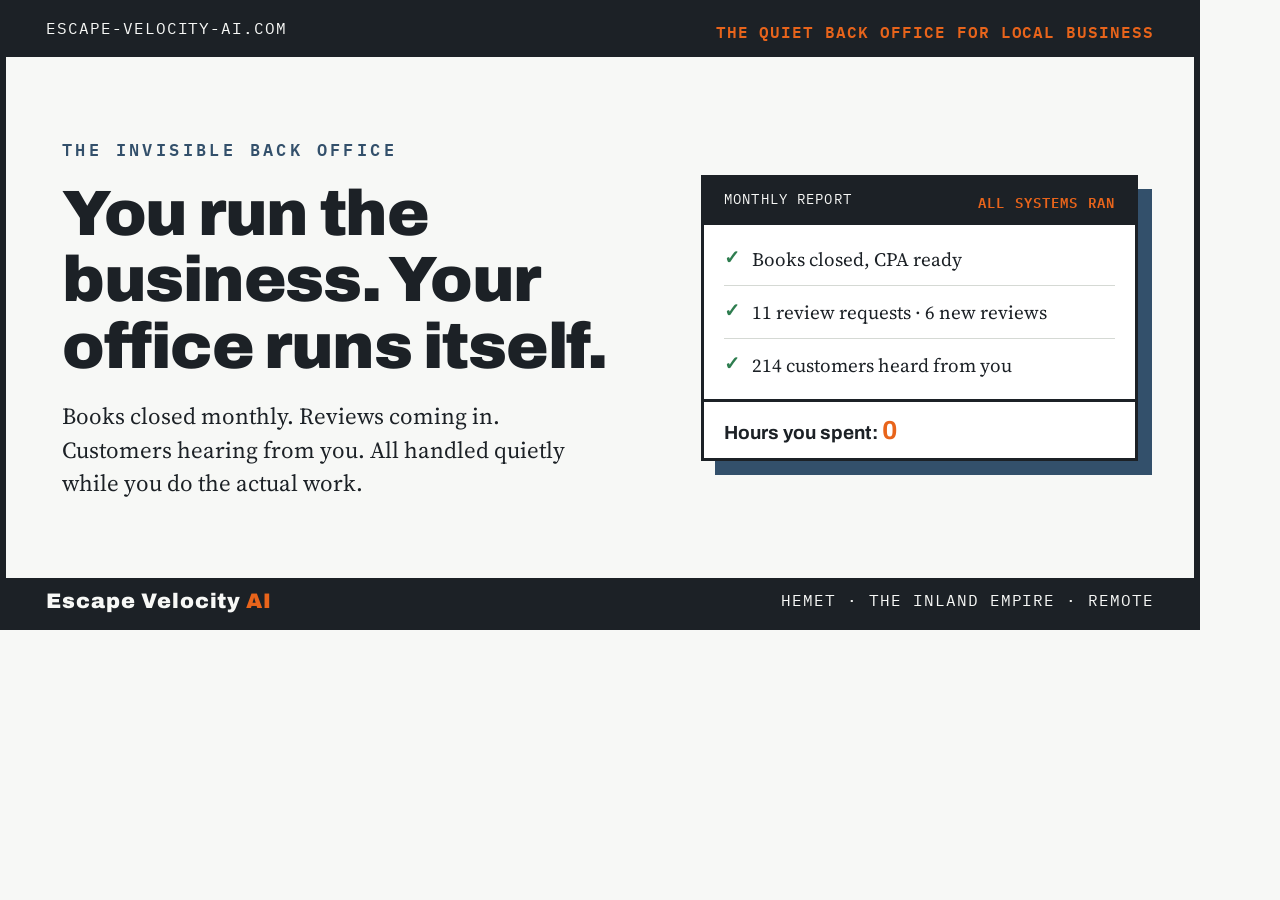
==== og.html @ 0d59056a "Reposition site to the Invisible Back Office offer Full rewrite from the done for you AI video offer" ====
<!DOCTYPE html>
<html lang="en">
<head>
<meta charset="UTF-8">
<link rel="preconnect" href="https://fonts.googleapis.com">
<link href="https://fonts.googleapis.com/css2?family=Archivo:wght@700;900&family=Source+Serif+4:opsz,wght@8..60,400&family=IBM+Plex+Mono:wght@400;600&display=swap" rel="stylesheet">
<style>
  * { box-sizing: border-box; margin: 0; padding: 0; }
  body { width: 1200px; height: 630px; background: #F7F8F6; color: #1C2126;
    font-family: "Source Serif 4", Georgia, serif; overflow: hidden;
    border: 6px solid #1C2126; display: flex; flex-direction: column; }
  .bar { background: #1C2126; color: #F7F8F6; font-family: "IBM Plex Mono", monospace;
    font-size: 16px; letter-spacing: .06em; padding: 12px 40px;
    display: flex; justify-content: space-between; }
  .bar .status { color: #E8641B; font-weight: 600; }
  .main { flex: 1; display: grid; grid-template-columns: 1.15fr .85fr; gap: 48px;
    align-items: center; padding: 0 56px; }
  .eyebrow { font-family: "IBM Plex Mono", monospace; font-size: 17px; letter-spacing: .2em;
    color: #33506B; font-weight: 600; margin-bottom: 18px; }
  h1 { font-family: Archivo, Arial, sans-serif; font-weight: 900; font-size: 64px;
    line-height: 1.04; letter-spacing: -.02em; margin-bottom: 20px; }
  .sub { font-size: 23px; line-height: 1.45; color: #1C2126; max-width: 22em; }
  .brand { font-family: Archivo, Arial, sans-serif; font-weight: 900; font-size: 21px; }
  .brand span { color: #E8641B; }
  .card { background: #fff; border: 3px solid #1C2126; box-shadow: 14px 14px 0 #33506B; }
  .card-head { background: #1C2126; color: #F7F8F6; font-family: "IBM Plex Mono", monospace;
    font-size: 14px; letter-spacing: .08em; padding: 12px 20px;
    display: flex; justify-content: space-between; }
  .card-head b { color: #E8641B; font-weight: 600; }
  .card ul { list-style: none; padding: 8px 20px; }
  .card li { display: flex; gap: 12px; padding: 13px 0; border-bottom: 1.5px solid #D5D9D4; font-size: 19px; }
  .card li:last-child { border-bottom: 0; }
  .tick { color: #2E7D4F; font-weight: 700; font-family: Archivo, sans-serif; }
  .card-foot { border-top: 3px solid #1C2126; padding: 14px 20px;
    font-family: Archivo, sans-serif; font-weight: 700; font-size: 19px; }
  .card-foot strong { color: #E8641B; font-size: 26px; }
</style>
</head>
<body>
  <div class="bar"><span>ESCAPE-VELOCITY-AI.COM</span><span class="status">THE QUIET BACK OFFICE FOR LOCAL BUSINESS</span></div>
  <div class="main">
    <div>
      <p class="eyebrow">THE INVISIBLE BACK OFFICE</p>
      <h1>You run the business. Your office runs itself.</h1>
      <p class="sub">Books closed monthly. Reviews coming in. Customers hearing from you. All handled quietly while you do the actual work.</p>
    </div>
    <div class="card">
      <div class="card-head"><span>MONTHLY REPORT</span><b>ALL SYSTEMS RAN</b></div>
      <ul>
        <li><span class="tick">✓</span> Books closed, CPA ready</li>
        <li><span class="tick">✓</span> 11 review requests · 6 new reviews</li>
        <li><span class="tick">✓</span> 214 customers heard from you</li>
      </ul>
      <div class="card-foot">Hours you spent: <strong>0</strong></div>
    </div>
  </div>
  <div class="bar"><span class="brand" style="color:#F7F8F6">Escape Velocity <span>AI</span></span><span>HEMET · THE INLAND EMPIRE · REMOTE</span></div>
</body>
</html>
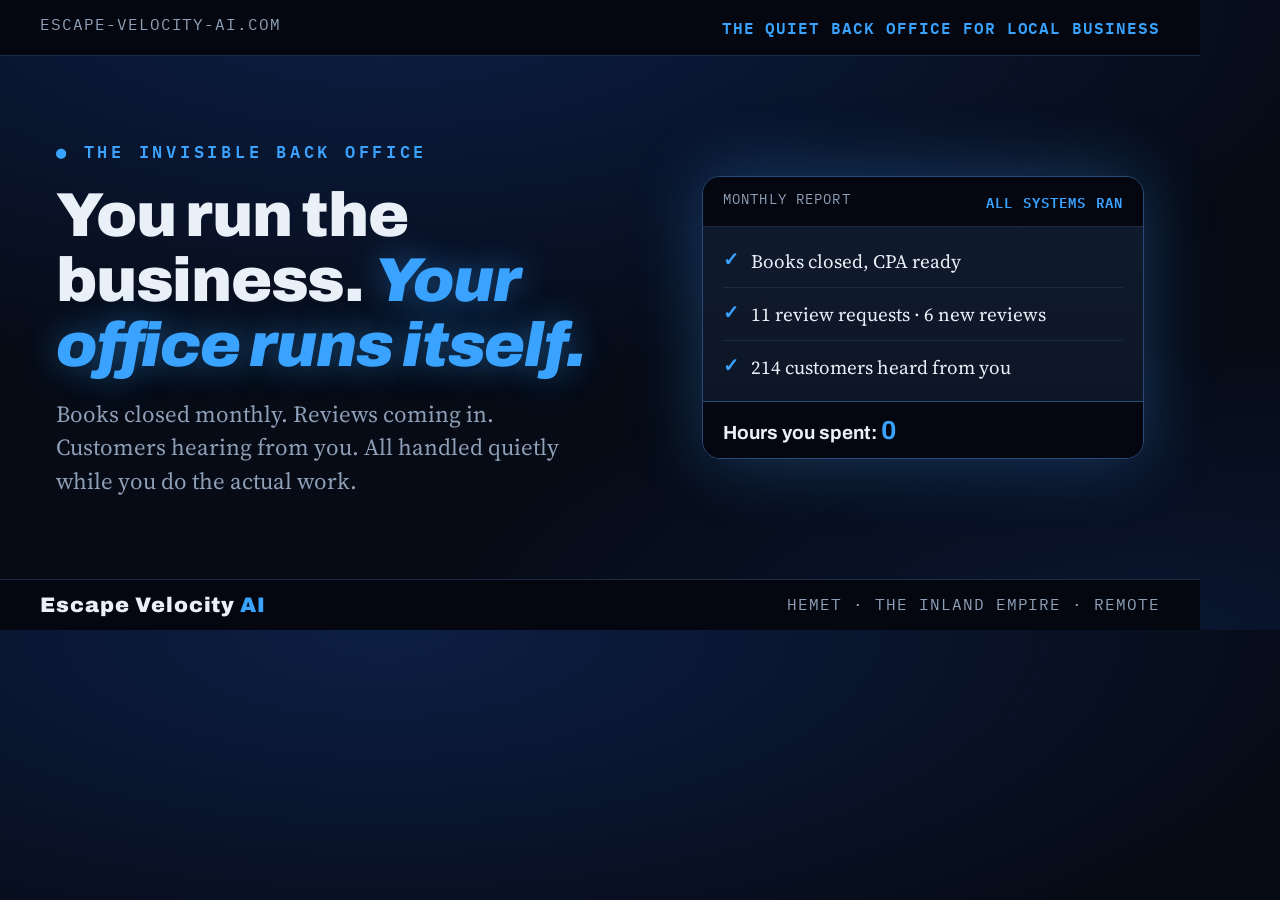
==== commit e346be35: "Restyle to black and blue brand system Same sections and copy, new skin styled after the AIS referen" ====
--- a/og.html
+++ b/og.html
@@ -3,45 +3,51 @@
 <head>
 <meta charset="UTF-8">
 <link rel="preconnect" href="https://fonts.googleapis.com">
-<link href="https://fonts.googleapis.com/css2?family=Archivo:wght@700;900&family=Source+Serif+4:opsz,wght@8..60,400&family=IBM+Plex+Mono:wght@400;600&display=swap" rel="stylesheet">
+<link href="https://fonts.googleapis.com/css2?family=Archivo:ital,wght@0,700;0,900;1,900&family=Source+Serif+4:opsz,wght@8..60,400&family=IBM+Plex+Mono:wght@400;600&display=swap" rel="stylesheet">
 <style>
   * { box-sizing: border-box; margin: 0; padding: 0; }
-  body { width: 1200px; height: 630px; background: #F7F8F6; color: #1C2126;
+  body { width: 1200px; height: 630px; background: #060B16; color: #EAF0F8;
     font-family: "Source Serif 4", Georgia, serif; overflow: hidden;
-    border: 6px solid #1C2126; display: flex; flex-direction: column; }
-  .bar { background: #1C2126; color: #F7F8F6; font-family: "IBM Plex Mono", monospace;
-    font-size: 16px; letter-spacing: .06em; padding: 12px 40px;
-    display: flex; justify-content: space-between; }
-  .bar .status { color: #E8641B; font-weight: 600; }
+    background-image: radial-gradient(ellipse 75% 60% at 30% 0%, rgba(37,99,235,.22), transparent),
+                      radial-gradient(ellipse 55% 45% at 90% 100%, rgba(37,99,235,.12), transparent);
+    display: flex; flex-direction: column; }
+  .bar { background: #04070F; font-family: "IBM Plex Mono", monospace;
+    font-size: 16px; letter-spacing: .06em; padding: 14px 40px;
+    display: flex; justify-content: space-between; border-bottom: 1px solid #1B2B44; }
+  .bar.bottom { border-bottom: 0; border-top: 1px solid #1B2B44; }
+  .bar .l { color: #8FA0B8; }
+  .bar .status { color: #3AA3FF; font-weight: 600; }
   .main { flex: 1; display: grid; grid-template-columns: 1.15fr .85fr; gap: 48px;
     align-items: center; padding: 0 56px; }
-  .eyebrow { font-family: "IBM Plex Mono", monospace; font-size: 17px; letter-spacing: .2em;
-    color: #33506B; font-weight: 600; margin-bottom: 18px; }
-  h1 { font-family: Archivo, Arial, sans-serif; font-weight: 900; font-size: 64px;
-    line-height: 1.04; letter-spacing: -.02em; margin-bottom: 20px; }
-  .sub { font-size: 23px; line-height: 1.45; color: #1C2126; max-width: 22em; }
-  .brand { font-family: Archivo, Arial, sans-serif; font-weight: 900; font-size: 21px; }
-  .brand span { color: #E8641B; }
-  .card { background: #fff; border: 3px solid #1C2126; box-shadow: 14px 14px 0 #33506B; }
-  .card-head { background: #1C2126; color: #F7F8F6; font-family: "IBM Plex Mono", monospace;
-    font-size: 14px; letter-spacing: .08em; padding: 12px 20px;
-    display: flex; justify-content: space-between; }
-  .card-head b { color: #E8641B; font-weight: 600; }
+  .eyebrow { font-family: "IBM Plex Mono", monospace; font-size: 17px; letter-spacing: .22em;
+    color: #3AA3FF; font-weight: 600; margin-bottom: 18px; }
+  h1 { font-family: Archivo, Arial, sans-serif; font-weight: 900; font-size: 62px;
+    line-height: 1.05; letter-spacing: -.02em; margin-bottom: 20px; }
+  h1 .accent { color: #3AA3FF; font-style: italic; text-shadow: 0 0 34px rgba(58,163,255,.45); }
+  .sub { font-size: 23px; line-height: 1.45; color: #8FA0B8; max-width: 22em; }
+  .brand { font-family: Archivo, Arial, sans-serif; font-weight: 900; font-size: 21px; color: #EAF0F8; }
+  .brand span { color: #3AA3FF; }
+  .card { background: linear-gradient(180deg, #101B2E, #0C1524); border: 1.5px solid #2A4A78;
+    border-radius: 18px; overflow: hidden; box-shadow: 0 0 70px rgba(58,163,255,.3); }
+  .card-head { background: #04070F; color: #8FA0B8; font-family: "IBM Plex Mono", monospace;
+    font-size: 14px; letter-spacing: .08em; padding: 13px 20px;
+    display: flex; justify-content: space-between; border-bottom: 1px solid #1B2B44; }
+  .card-head b { color: #3AA3FF; font-weight: 600; }
   .card ul { list-style: none; padding: 8px 20px; }
-  .card li { display: flex; gap: 12px; padding: 13px 0; border-bottom: 1.5px solid #D5D9D4; font-size: 19px; }
+  .card li { display: flex; gap: 12px; padding: 13px 0; border-bottom: 1px solid #1B2B44; font-size: 19px; }
   .card li:last-child { border-bottom: 0; }
-  .tick { color: #2E7D4F; font-weight: 700; font-family: Archivo, sans-serif; }
-  .card-foot { border-top: 3px solid #1C2126; padding: 14px 20px;
+  .tick { color: #3AA3FF; font-weight: 700; font-family: Archivo, sans-serif; }
+  .card-foot { border-top: 1px solid #2A4A78; padding: 14px 20px; background: #04070F;
     font-family: Archivo, sans-serif; font-weight: 700; font-size: 19px; }
-  .card-foot strong { color: #E8641B; font-size: 26px; }
+  .card-foot strong { color: #3AA3FF; font-size: 26px; }
 </style>
 </head>
 <body>
-  <div class="bar"><span>ESCAPE-VELOCITY-AI.COM</span><span class="status">THE QUIET BACK OFFICE FOR LOCAL BUSINESS</span></div>
+  <div class="bar"><span class="l">ESCAPE-VELOCITY-AI.COM</span><span class="status">THE QUIET BACK OFFICE FOR LOCAL BUSINESS</span></div>
   <div class="main">
     <div>
-      <p class="eyebrow">THE INVISIBLE BACK OFFICE</p>
-      <h1>You run the business. Your office runs itself.</h1>
+      <p class="eyebrow">● THE INVISIBLE BACK OFFICE</p>
+      <h1>You run the business. <span class="accent">Your office runs itself.</span></h1>
       <p class="sub">Books closed monthly. Reviews coming in. Customers hearing from you. All handled quietly while you do the actual work.</p>
     </div>
     <div class="card">
@@ -54,6 +60,6 @@
       <div class="card-foot">Hours you spent: <strong>0</strong></div>
     </div>
   </div>
-  <div class="bar"><span class="brand" style="color:#F7F8F6">Escape Velocity <span>AI</span></span><span>HEMET · THE INLAND EMPIRE · REMOTE</span></div>
+  <div class="bar bottom"><span class="brand">Escape Velocity <span>AI</span></span><span class="l">HEMET · THE INLAND EMPIRE · REMOTE</span></div>
 </body>
 </html>
